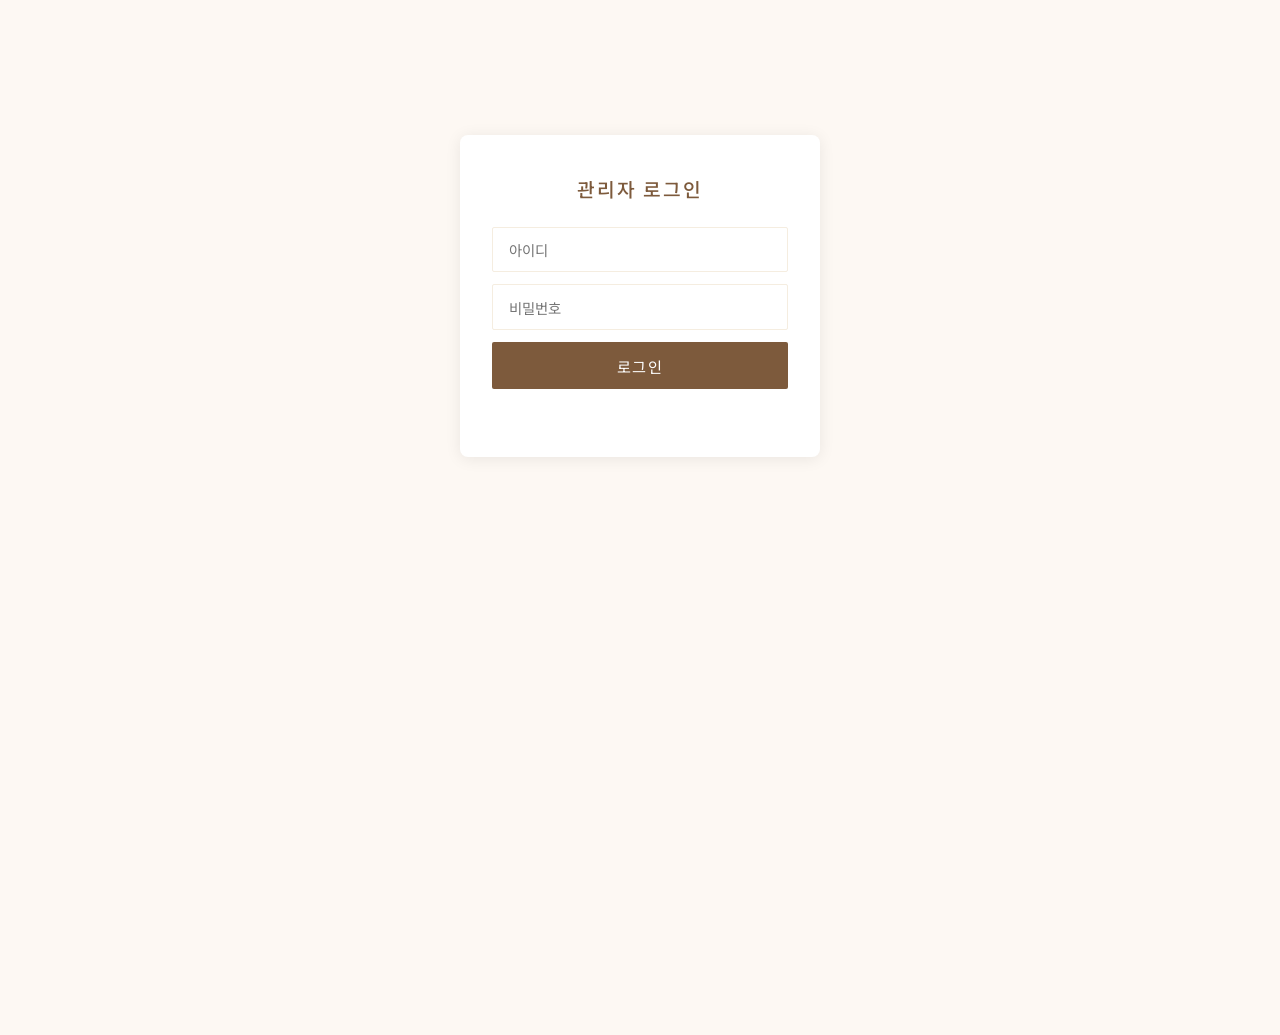
==== public/admin/index.html @ ea7e0741 "[wedding] 어드민 UI (로그인, 대시보드, 댓글 삭제, 잠금 토글, CSV)" ====
<!DOCTYPE html>
<html lang="ko">
<head>
    <meta charset="UTF-8">
    <meta name="viewport" content="width=device-width, initial-scale=1.0">
    <title>청첩장 관리자</title>
    <link rel="preconnect" href="https://fonts.googleapis.com">
    <link href="https://fonts.googleapis.com/css2?family=Noto+Sans+KR:wght@300;400;500&display=swap" rel="stylesheet">
    <link rel="stylesheet" href="style.css">
</head>
<body>

<!-- ===== 로그인 화면 ===== -->
<div id="loginView" class="view">
    <div class="login-box">
        <h1 class="login-title">관리자 로그인</h1>
        <form id="loginForm">
            <input type="text" id="loginId" placeholder="아이디" autocomplete="username" required>
            <input type="password" id="loginPw" placeholder="비밀번호" autocomplete="current-password" required>
            <button type="submit" id="loginBtn">로그인</button>
        </form>
        <p class="login-error" id="loginError"></p>
    </div>
</div>

<!-- ===== 대시보드 ===== -->
<div id="dashView" class="view hidden">
    <header class="dash-header">
        <span class="dash-title">청첩장 관리자</span>
        <button id="logoutBtn" class="btn-logout">로그아웃</button>
    </header>

    <main class="dash-main">
        <!-- 통계 + 잠금 -->
        <div class="stat-row">
            <div class="stat-card">
                <span class="stat-label">총 방명록</span>
                <span class="stat-value" id="totalCount">-</span>
            </div>
            <div class="stat-card lock-card">
                <span class="stat-label">방명록 잠금</span>
                <label class="toggle">
                    <input type="checkbox" id="lockToggle">
                    <span class="toggle-slider"></span>
                </label>
            </div>
        </div>

        <!-- 댓글 목록 -->
        <div class="section-header">
            <h2 class="section-title">방명록</h2>
            <a id="csvBtn" href="/api/admin/comments/export" class="btn-csv" download="guestbook.csv">CSV 저장</a>
        </div>

        <div id="commentsList" class="comments-list"></div>
        <div id="pagination" class="pagination"></div>
    </main>
</div>

<script>
let currentPage = 1;

// ── 초기화: 로그인 상태 확인 ──
async function init() {
    const res = await fetch('/api/admin/comments?page=1', { credentials: 'include' });
    if (res.ok) {
        const data = await res.json();
        showDashboard(data);
    } else {
        showLogin();
    }
}

function showLogin() {
    document.getElementById('loginView').classList.remove('hidden');
    document.getElementById('dashView').classList.add('hidden');
}

function showDashboard(data) {
    document.getElementById('loginView').classList.add('hidden');
    document.getElementById('dashView').classList.remove('hidden');
    renderComments(data);
    loadSettings();
}

// ── 로그인 ──
document.getElementById('loginForm').addEventListener('submit', async e => {
    e.preventDefault();
    const btn = document.getElementById('loginBtn');
    const errEl = document.getElementById('loginError');
    btn.disabled = true;
    btn.textContent = '로그인 중...';
    errEl.textContent = '';

    const res = await fetch('/api/admin/login', {
        method: 'POST',
        headers: { 'Content-Type': 'application/json' },
        credentials: 'include',
        body: JSON.stringify({
            id: document.getElementById('loginId').value,
            password: document.getElementById('loginPw').value,
        }),
    });

    if (res.ok) {
        const data = await (await fetch('/api/admin/comments?page=1', { credentials: 'include' })).json();
        showDashboard(data);
    } else {
        const d = await res.json();
        errEl.textContent = d.error || '로그인에 실패했습니다.';
    }
    btn.disabled = false;
    btn.textContent = '로그인';
});

// ── 로그아웃 ──
document.getElementById('logoutBtn').addEventListener('click', async () => {
    await fetch('/api/admin/logout', { method: 'POST', credentials: 'include' });
    showLogin();
});

// ── 설정 (잠금 토글) ──
async function loadSettings() {
    const res = await fetch('/api/admin/settings', { credentials: 'include' });
    if (!res.ok) return;
    const { guestbook_locked } = await res.json();
    document.getElementById('lockToggle').checked = guestbook_locked;
}

document.getElementById('lockToggle').addEventListener('change', async e => {
    await fetch('/api/admin/settings', {
        method: 'PUT',
        headers: { 'Content-Type': 'application/json' },
        credentials: 'include',
        body: JSON.stringify({ guestbook_locked: e.target.checked }),
    });
});

// ── 댓글 목록 렌더링 ──
function escapeHtml(str) {
    return String(str)
        .replace(/&/g, '&amp;')
        .replace(/</g, '&lt;')
        .replace(/>/g, '&gt;')
        .replace(/"/g, '&quot;')
        .replace(/'/g, '&#x27;');
}

function formatDate(iso) {
    const d = new Date(iso);
    const pad = n => String(n).padStart(2, '0');
    return `${d.getFullYear()}.${pad(d.getMonth()+1)}.${pad(d.getDate())} ${pad(d.getHours())}:${pad(d.getMinutes())}`;
}

function renderComments({ comments, total, page, totalPages }) {
    document.getElementById('totalCount').textContent = `${total}건`;
    currentPage = page;

    const list = document.getElementById('commentsList');
    if (comments.length === 0) {
        list.innerHTML = '<p class="empty">방명록이 없습니다.</p>';
        document.getElementById('pagination').innerHTML = '';
        return;
    }

    list.innerHTML = comments.map(c => `
        <div class="comment-item" data-id="${c.id}">
            <div class="comment-meta">
                <span class="comment-name">${escapeHtml(c.name)}</span>
                <span class="comment-date">${formatDate(c.created_at)}</span>
            </div>
            <p class="comment-content">${escapeHtml(c.content)}</p>
            <div class="comment-actions">
                <button class="btn-delete" data-id="${c.id}">삭제</button>
            </div>
        </div>
    `).join('');

    list.querySelectorAll('.btn-delete').forEach(btn => {
        btn.addEventListener('click', () => deleteComment(btn.dataset.id));
    });

    const pag = document.getElementById('pagination');
    pag.innerHTML = '';
    for (let i = 1; i <= totalPages; i++) {
        const btn = document.createElement('button');
        btn.className = 'page-btn' + (i === page ? ' active' : '');
        btn.textContent = i;
        btn.addEventListener('click', () => loadComments(i));
        pag.appendChild(btn);
    }
}

async function loadComments(page) {
    const res = await fetch(`/api/admin/comments?page=${page}`, { credentials: 'include' });
    if (!res.ok) { showLogin(); return; }
    renderComments(await res.json());
}

async function deleteComment(id) {
    const res = await fetch(`/api/admin/comments/${id}`, {
        method: 'DELETE',
        credentials: 'include',
    });
    if (res.ok) {
        await loadComments(currentPage);
    }
}

init();
</script>
</body>
</html>
---- public/admin/style.css ----
*, *::before, *::after { box-sizing: border-box; margin: 0; padding: 0; }

:root {
    --brown: #7d5a3c;
    --gold: #c9a96e;
    --cream: #fdf8f3;
    --ivory: #f5ede0;
    --text: #3d2b1f;
    --text-light: #7a6254;
    --white: #ffffff;
    --red: #c0392b;
}

body {
    font-family: 'Noto Sans KR', sans-serif;
    background: var(--cream);
    color: var(--text);
    min-height: 100dvh;
}

.hidden { display: none !important; }

/* ── 로그인 ── */
.login-box {
    max-width: 360px;
    margin: 15vh auto 0;
    padding: 2.5rem 2rem;
    background: var(--white);
    border-radius: 8px;
    box-shadow: 0 2px 16px rgba(0,0,0,.08);
}

.login-title {
    font-size: 1.2rem;
    font-weight: 500;
    text-align: center;
    color: var(--brown);
    margin-bottom: 1.5rem;
    letter-spacing: .1em;
}

#loginForm {
    display: flex;
    flex-direction: column;
    gap: .75rem;
}

#loginForm input {
    padding: .7rem 1rem;
    border: 1px solid var(--ivory);
    border-radius: 2px;
    font-size: .9rem;
    outline: none;
    font-family: inherit;
}

#loginForm input:focus { border-color: var(--gold); }

#loginForm button {
    padding: .8rem;
    background: var(--brown);
    color: var(--white);
    border: none;
    border-radius: 2px;
    font-size: .95rem;
    cursor: pointer;
    letter-spacing: .08em;
    font-family: inherit;
}

#loginForm button:hover { opacity: .85; }
#loginForm button:disabled { opacity: .5; cursor: default; }

.login-error {
    margin-top: .75rem;
    font-size: .82rem;
    color: var(--red);
    text-align: center;
    min-height: 1rem;
}

/* ── 대시보드 ── */
.dash-header {
    position: sticky;
    top: 0;
    display: flex;
    justify-content: space-between;
    align-items: center;
    padding: 1rem 1.5rem;
    background: var(--white);
    border-bottom: 1px solid var(--ivory);
    z-index: 10;
}

.dash-title {
    font-size: 1rem;
    font-weight: 500;
    color: var(--brown);
    letter-spacing: .08em;
}

.btn-logout {
    background: none;
    border: 1px solid var(--gold);
    color: var(--brown);
    padding: .35rem .9rem;
    border-radius: 2px;
    font-size: .82rem;
    cursor: pointer;
    font-family: inherit;
}

.btn-logout:hover { background: var(--ivory); }

.dash-main {
    max-width: 720px;
    margin: 0 auto;
    padding: 1.5rem 1.25rem 4rem;
}

/* ── 통계 카드 ── */
.stat-row {
    display: flex;
    gap: 1rem;
    margin-bottom: 1.5rem;
}

.stat-card {
    flex: 1;
    background: var(--white);
    padding: 1rem 1.25rem;
    border-radius: 6px;
    border: 1px solid var(--ivory);
    display: flex;
    flex-direction: column;
    gap: .3rem;
}

.lock-card { flex-direction: row; justify-content: space-between; align-items: center; }

.stat-label { font-size: .78rem; color: var(--text-light); }
.stat-value { font-size: 1.4rem; font-weight: 500; color: var(--brown); }

/* 토글 */
.toggle { position: relative; display: inline-block; width: 44px; height: 24px; }
.toggle input { opacity: 0; width: 0; height: 0; }
.toggle-slider {
    position: absolute;
    inset: 0;
    background: var(--ivory);
    border-radius: 24px;
    cursor: pointer;
    transition: background .2s;
    border: 1px solid var(--gold);
}
.toggle-slider::before {
    content: '';
    position: absolute;
    width: 18px; height: 18px;
    left: 2px; top: 2px;
    background: var(--white);
    border-radius: 50%;
    transition: transform .2s;
    box-shadow: 0 1px 3px rgba(0,0,0,.2);
}
.toggle input:checked + .toggle-slider { background: var(--brown); }
.toggle input:checked + .toggle-slider::before { transform: translateX(20px); }

/* ── 섹션 헤더 ── */
.section-header {
    display: flex;
    justify-content: space-between;
    align-items: center;
    margin-bottom: 1rem;
}

.section-title {
    font-size: 1rem;
    font-weight: 500;
    color: var(--brown);
}

.btn-csv {
    font-size: .82rem;
    color: var(--brown);
    border: 1px solid var(--gold);
    padding: .35rem .9rem;
    border-radius: 2px;
    text-decoration: none;
    transition: background .15s;
}
.btn-csv:hover { background: var(--ivory); }

/* ── 댓글 목록 ── */
.comments-list { display: flex; flex-direction: column; gap: .75rem; }

.empty {
    text-align: center;
    color: var(--text-light);
    padding: 2rem 0;
    font-size: .9rem;
}

.comment-item {
    background: var(--white);
    padding: .9rem 1rem;
    border-radius: 4px;
    border-left: 3px solid var(--gold);
}

.comment-meta {
    display: flex;
    justify-content: space-between;
    margin-bottom: .4rem;
}

.comment-name { font-size: .88rem; color: var(--brown); font-weight: 500; }
.comment-date { font-size: .75rem; color: var(--text-light); }

.comment-content {
    font-size: .88rem;
    line-height: 1.65;
    color: var(--text);
    word-break: break-word;
    white-space: pre-wrap;
}

.comment-actions { display: flex; justify-content: flex-end; margin-top: .5rem; }

.btn-delete {
    background: none;
    border: 1px solid #e0c0bc;
    color: var(--red);
    padding: .25rem .7rem;
    border-radius: 2px;
    font-size: .78rem;
    cursor: pointer;
    font-family: inherit;
}
.btn-delete:hover { background: #fdf0ef; }

/* ── 페이지네이션 ── */
.pagination {
    display: flex;
    justify-content: center;
    gap: .4rem;
    margin-top: 1.25rem;
    flex-wrap: wrap;
}

.page-btn {
    min-width: 2rem;
    height: 2rem;
    border: 1px solid var(--gold);
    background: var(--white);
    color: var(--brown);
    font-size: .85rem;
    cursor: pointer;
    border-radius: 2px;
    font-family: inherit;
}

.page-btn.active, .page-btn:hover {
    background: var(--brown);
    color: var(--white);
    border-color: var(--brown);
}
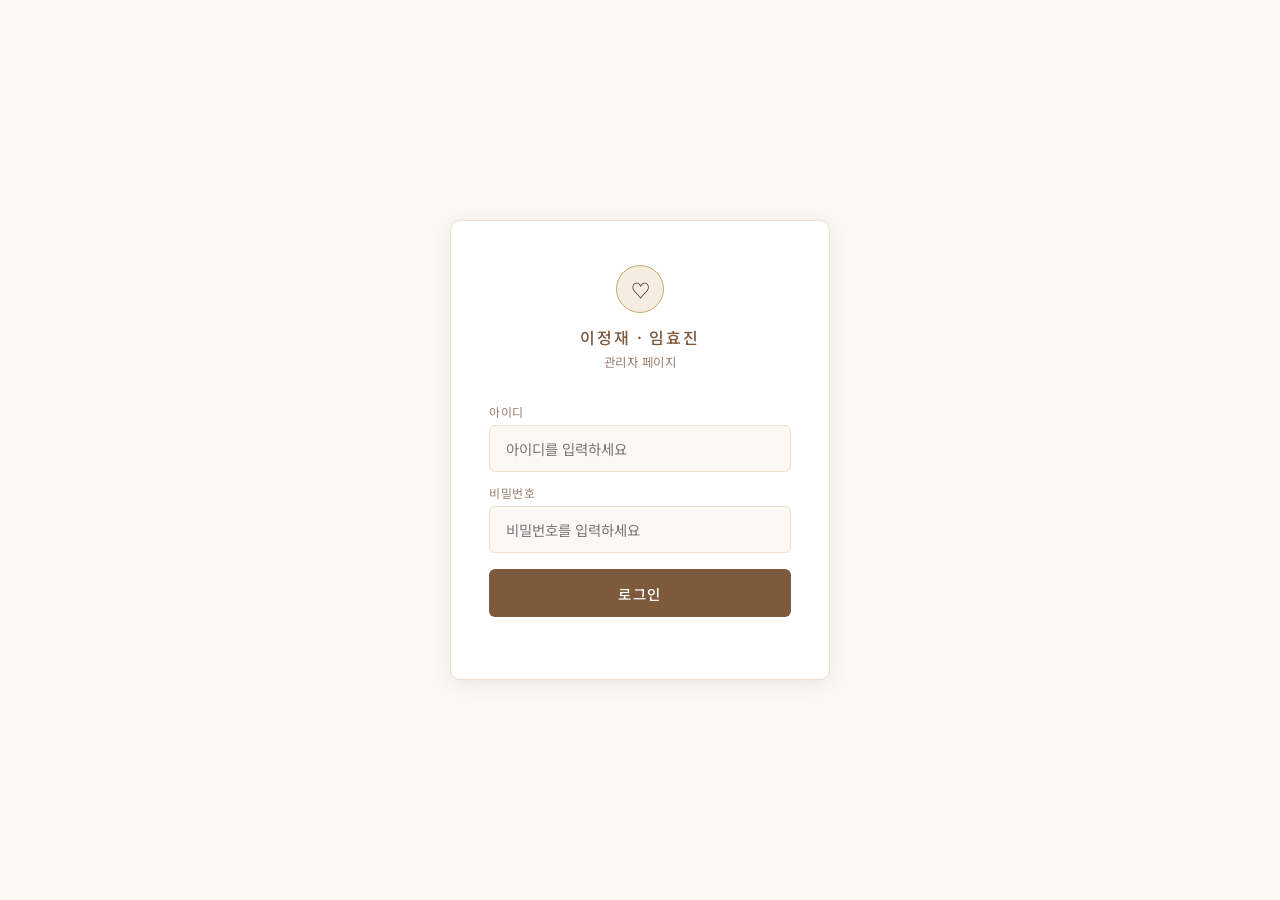
==== commit daef6abe: "feat: 방명록 슬라이더 UI 개선 (4열3행, 좌우 반얼굴 peek, 핀치줌, 어드민 그림 표시)" ====
--- a/public/admin/index.html
+++ b/public/admin/index.html
@@ -13,10 +13,20 @@
 <!-- ===== 로그인 화면 ===== -->
 <div id="loginView" class="view">
     <div class="login-box">
-        <h1 class="login-title">관리자 로그인</h1>
+        <div class="login-logo">
+            <div class="login-logo-symbol">♡</div>
+            <h1 class="login-title">이정재 · 임효진</h1>
+            <p class="login-subtitle">관리자 페이지</p>
+        </div>
         <form id="loginForm">
-            <input type="text" id="loginId" placeholder="아이디" autocomplete="username" required>
-            <input type="password" id="loginPw" placeholder="비밀번호" autocomplete="current-password" required>
+            <div>
+                <label class="form-label" for="loginId">아이디</label>
+                <input type="text" id="loginId" placeholder="아이디를 입력하세요" autocomplete="username" required>
+            </div>
+            <div>
+                <label class="form-label" for="loginPw">비밀번호</label>
+                <input type="password" id="loginPw" placeholder="비밀번호를 입력하세요" autocomplete="current-password" required>
+            </div>
             <button type="submit" id="loginBtn">로그인</button>
         </form>
         <p class="login-error" id="loginError"></p>
@@ -31,41 +41,106 @@
     </header>
 
     <main class="dash-main">
-        <!-- 통계 + 잠금 -->
-        <div class="stat-row">
-            <div class="stat-card">
-                <span class="stat-label">총 방명록</span>
-                <span class="stat-value" id="totalCount">-</span>
-            </div>
-            <div class="stat-card lock-card">
-                <span class="stat-label">방명록 잠금</span>
-                <label class="toggle">
-                    <input type="checkbox" id="lockToggle">
-                    <span class="toggle-slider"></span>
-                </label>
-            </div>
-        </div>
-
-        <!-- 댓글 목록 -->
-        <div class="section-header">
-            <h2 class="section-title">방명록</h2>
-            <a id="csvBtn" href="/api/admin/comments/export" class="btn-csv" download="guestbook.csv">CSV 저장</a>
-        </div>
-
-        <div id="commentsList" class="comments-list"></div>
-        <div id="pagination" class="pagination"></div>
+        <!-- 탭 -->
+        <nav class="admin-tabs">
+            <button class="admin-tab active" data-tab="guestbook">방명록</button>
+            <button class="admin-tab" data-tab="rsvp">참석 현황</button>
+        </nav>
+
+        <!-- ── 방명록 탭 ── -->
+        <div id="tabGuestbook" class="tab-panel">
+            <div class="stat-row">
+                <div class="stat-card">
+                    <span class="stat-label">총 방명록</span>
+                    <span class="stat-value" id="totalCount">-</span>
+                </div>
+                <div class="stat-card lock-card">
+                    <span class="stat-label">방명록 잠금</span>
+                    <label class="toggle">
+                        <input type="checkbox" id="lockToggle">
+                        <span class="toggle-slider"></span>
+                    </label>
+                </div>
+            </div>
+
+            <div class="section-header">
+                <h2 class="section-title">방명록</h2>
+                <a href="/api/admin/comments/export" class="btn-csv" download="guestbook.csv">CSV 저장</a>
+            </div>
+
+            <div id="commentsList" class="comments-list"></div>
+            <div id="pagination" class="pagination"></div>
+        </div>
+
+        <!-- ── 참석 현황 탭 ── -->
+        <div id="tabRsvp" class="tab-panel hidden">
+            <div class="stat-row">
+                <div class="stat-card">
+                    <span class="stat-label">총 응답</span>
+                    <span class="stat-value" id="rsvpTotal">-</span>
+                </div>
+                <div class="stat-card">
+                    <span class="stat-label">참석 가능</span>
+                    <span class="stat-value attend-yes" id="rsvpAttending">-</span>
+                </div>
+                <div class="stat-card">
+                    <span class="stat-label">불참</span>
+                    <span class="stat-value attend-no" id="rsvpNotAttending">-</span>
+                </div>
+                <div class="stat-card">
+                    <span class="stat-label">식사 포함</span>
+                    <span class="stat-value" id="rsvpMeal">-</span>
+                </div>
+            </div>
+
+            <div class="section-header">
+                <h2 class="section-title">참석 현황</h2>
+                <a href="/api/admin/rsvp/export" class="btn-csv" download="rsvp.csv">CSV 저장</a>
+            </div>
+
+            <div class="side-filter">
+                <button class="side-filter-btn active" data-side="">전체</button>
+                <button class="side-filter-btn" data-side="신랑측">신랑측</button>
+                <button class="side-filter-btn" data-side="신부측">신부측</button>
+            </div>
+
+            <div id="rsvpList" class="comments-list"></div>
+            <div id="rsvpPagination" class="pagination"></div>
+        </div>
     </main>
 </div>
 
 <script>
 let currentPage = 1;
-
-// ── 초기화: 로그인 상태 확인 ──
+let rsvpCurrentPage = 1;
+let rsvpSideFilter = '';
+
+document.querySelectorAll('.side-filter-btn').forEach(btn => {
+    btn.addEventListener('click', () => {
+        document.querySelectorAll('.side-filter-btn').forEach(b => b.classList.remove('active'));
+        btn.classList.add('active');
+        rsvpSideFilter = btn.dataset.side;
+        loadRsvp(1);
+    });
+});
+
+// ── 탭 전환 ──
+document.querySelectorAll('.admin-tab').forEach(btn => {
+    btn.addEventListener('click', () => {
+        document.querySelectorAll('.admin-tab').forEach(t => t.classList.remove('active'));
+        document.querySelectorAll('.tab-panel').forEach(p => p.classList.add('hidden'));
+        btn.classList.add('active');
+        const tab = btn.dataset.tab;
+        document.getElementById(tab === 'rsvp' ? 'tabRsvp' : 'tabGuestbook').classList.remove('hidden');
+        if (tab === 'rsvp') loadRsvp(1);
+    });
+});
+
+// ── 초기화 ──
 async function init() {
     const res = await fetch('/api/admin/comments?page=1', { credentials: 'include' });
     if (res.ok) {
-        const data = await res.json();
-        showDashboard(data);
+        showDashboard(await res.json());
     } else {
         showLogin();
     }
@@ -119,7 +194,7 @@
     showLogin();
 });
 
-// ── 설정 (잠금 토글) ──
+// ── 설정 ──
 async function loadSettings() {
     const res = await fetch('/api/admin/settings', { credentials: 'include' });
     if (!res.ok) return;
@@ -136,22 +211,22 @@
     });
 });
 
-// ── 댓글 목록 렌더링 ──
+// ── 공통 유틸 ──
 function escapeHtml(str) {
+    if (str == null) return '';
     return String(str)
-        .replace(/&/g, '&amp;')
-        .replace(/</g, '&lt;')
-        .replace(/>/g, '&gt;')
-        .replace(/"/g, '&quot;')
-        .replace(/'/g, '&#x27;');
+        .replace(/&/g, '&amp;').replace(/</g, '&lt;')
+        .replace(/>/g, '&gt;').replace(/"/g, '&quot;').replace(/'/g, '&#x27;');
 }
 
 function formatDate(iso) {
+    if (!iso) return '';
     const d = new Date(iso);
     const pad = n => String(n).padStart(2, '0');
     return `${d.getFullYear()}.${pad(d.getMonth()+1)}.${pad(d.getDate())} ${pad(d.getHours())}:${pad(d.getMinutes())}`;
 }
 
+// ── 방명록 ──
 function renderComments({ comments, total, page, totalPages }) {
     document.getElementById('totalCount').textContent = `${total}건`;
     currentPage = page;
@@ -169,6 +244,7 @@
                 <span class="comment-name">${escapeHtml(c.name)}</span>
                 <span class="comment-date">${formatDate(c.created_at)}</span>
             </div>
+            ${c.drawing ? `<img class="admin-drawing" src="${c.drawing}" alt="얼굴 그림">` : ''}
             <p class="comment-content">${escapeHtml(c.content)}</p>
             <div class="comment-actions">
                 <button class="btn-delete" data-id="${c.id}">삭제</button>
@@ -180,15 +256,7 @@
         btn.addEventListener('click', () => deleteComment(btn.dataset.id));
     });
 
-    const pag = document.getElementById('pagination');
-    pag.innerHTML = '';
-    for (let i = 1; i <= totalPages; i++) {
-        const btn = document.createElement('button');
-        btn.className = 'page-btn' + (i === page ? ' active' : '');
-        btn.textContent = i;
-        btn.addEventListener('click', () => loadComments(i));
-        pag.appendChild(btn);
-    }
+    renderPagination('pagination', totalPages, page, loadComments);
 }
 
 async function loadComments(page) {
@@ -198,12 +266,75 @@
 }
 
 async function deleteComment(id) {
-    const res = await fetch(`/api/admin/comments/${id}`, {
-        method: 'DELETE',
-        credentials: 'include',
-    });
-    if (res.ok) {
-        await loadComments(currentPage);
+    if (!confirm('삭제하시겠습니까?')) return;
+    const res = await fetch(`/api/admin/comments/${id}`, { method: 'DELETE', credentials: 'include' });
+    if (res.ok) await loadComments(currentPage);
+}
+
+async function deleteRsvp(id) {
+    if (!confirm('삭제하시겠습니까?')) return;
+    const res = await fetch(`/api/admin/rsvp/${id}`, { method: 'DELETE', credentials: 'include' });
+    if (res.ok) await loadRsvp(rsvpCurrentPage);
+}
+
+// ── 참석 현황 ──
+async function loadRsvp(page) {
+    rsvpCurrentPage = page;
+    const sideParam = rsvpSideFilter ? `&side=${encodeURIComponent(rsvpSideFilter)}` : '';
+    const res = await fetch(`/api/admin/rsvp?page=${page}${sideParam}`, { credentials: 'include' });
+    if (!res.ok) { showLogin(); return; }
+    const data = await res.json();
+
+    document.getElementById('rsvpTotal').textContent       = `${data.stats.total}건`;
+    document.getElementById('rsvpAttending').textContent   = `${data.stats.attending}명`;
+    document.getElementById('rsvpNotAttending').textContent = `${data.stats.notAttending}명`;
+    document.getElementById('rsvpMeal').textContent        = `${data.stats.meal}명`;
+
+    const list = document.getElementById('rsvpList');
+    if (data.rsvps.length === 0) {
+        list.innerHTML = '<p class="empty">참석 응답이 없습니다.</p>';
+        document.getElementById('rsvpPagination').innerHTML = '';
+        return;
+    }
+
+    list.innerHTML = data.rsvps.map(r => `
+        <div class="comment-item rsvp-item">
+            <div class="comment-meta">
+                <span class="comment-name">
+                    ${escapeHtml(r.name || '(미입력)')}
+                    ${r.side ? `<span class="rsvp-side">${escapeHtml(r.side)}</span>` : ''}
+                    <span class="rsvp-badge ${r.attend === '가능' ? 'badge-yes' : 'badge-no'}">${escapeHtml(r.attend)}</span>
+                </span>
+                <span class="comment-date">${formatDate(r.created_at)}</span>
+            </div>
+            <div class="rsvp-detail">
+                ${r.phone ? `<span>📞 ${escapeHtml(r.phone)}</span>` : ''}
+                ${r.extra_guests ? `<span>👥 추가 ${r.extra_guests}명</span>` : ''}
+                ${r.meal ? `<span>🍽 ${escapeHtml(r.meal)}</span>` : ''}
+                ${r.message ? `<span>💬 ${escapeHtml(r.message)}</span>` : ''}
+            </div>
+            <div class="comment-actions">
+                <button class="btn-delete" data-id="${r.id}">삭제</button>
+            </div>
+        </div>
+    `).join('');
+
+    list.querySelectorAll('.btn-delete').forEach(btn => {
+        btn.addEventListener('click', () => deleteRsvp(btn.dataset.id));
+    });
+
+    renderPagination('rsvpPagination', data.totalPages, page, loadRsvp);
+}
+
+function renderPagination(containerId, totalPages, currentPage, loadFn) {
+    const pag = document.getElementById(containerId);
+    pag.innerHTML = '';
+    for (let i = 1; i <= totalPages; i++) {
+        const btn = document.createElement('button');
+        btn.className = 'page-btn' + (i === currentPage ? ' active' : '');
+        btn.textContent = i;
+        btn.addEventListener('click', () => loadFn(i));
+        pag.appendChild(btn);
     }
 }
 
--- a/public/admin/style.css
+++ b/public/admin/style.css
@@ -2,13 +2,23 @@
 
 :root {
     --brown: #7d5a3c;
+    --brown-dark: #5c3d22;
     --gold: #c9a96e;
+    --gold-light: #e8d5b0;
     --cream: #fdf8f3;
     --ivory: #f5ede0;
+    --ivory-dark: #ede0cc;
     --text: #3d2b1f;
-    --text-light: #7a6254;
+    --text-light: #9a8070;
     --white: #ffffff;
     --red: #c0392b;
+    --red-light: #fdf0ef;
+    --green: #2e7d5e;
+    --green-light: #edf7f3;
+    --shadow-sm: 0 1px 4px rgba(0,0,0,.06);
+    --shadow-md: 0 4px 20px rgba(0,0,0,.08);
+    --radius: 10px;
+    --radius-sm: 6px;
 }
 
 body {
@@ -16,27 +26,59 @@
     background: var(--cream);
     color: var(--text);
     min-height: 100dvh;
+    font-size: 14px;
 }
 
 .hidden { display: none !important; }
 
 /* ── 로그인 ── */
+#loginView {
+    display: flex;
+    align-items: center;
+    justify-content: center;
+    min-height: 100dvh;
+    padding: 1.5rem;
+}
+
 .login-box {
-    max-width: 360px;
-    margin: 15vh auto 0;
-    padding: 2.5rem 2rem;
-    background: var(--white);
-    border-radius: 8px;
-    box-shadow: 0 2px 16px rgba(0,0,0,.08);
+    width: 100%;
+    max-width: 380px;
+    padding: 2.8rem 2.4rem 2.4rem;
+    background: var(--white);
+    border-radius: var(--radius);
+    box-shadow: var(--shadow-md);
+    border: 1px solid var(--ivory-dark);
+}
+
+.login-logo {
+    text-align: center;
+    margin-bottom: 2rem;
+}
+
+.login-logo-symbol {
+    display: inline-block;
+    width: 48px;
+    height: 48px;
+    border-radius: 50%;
+    background: var(--ivory);
+    border: 1.5px solid var(--gold);
+    line-height: 48px;
+    font-size: 1.2rem;
+    margin-bottom: .75rem;
 }
 
 .login-title {
-    font-size: 1.2rem;
-    font-weight: 500;
-    text-align: center;
-    color: var(--brown);
-    margin-bottom: 1.5rem;
-    letter-spacing: .1em;
+    font-size: 1rem;
+    font-weight: 500;
+    color: var(--brown);
+    letter-spacing: .12em;
+}
+
+.login-subtitle {
+    font-size: .78rem;
+    color: var(--text-light);
+    margin-top: .25rem;
+    letter-spacing: .04em;
 }
 
 #loginForm {
@@ -45,123 +87,213 @@
     gap: .75rem;
 }
 
+.form-label {
+    display: block;
+    font-size: .75rem;
+    color: var(--text-light);
+    margin-bottom: .3rem;
+    letter-spacing: .04em;
+}
+
 #loginForm input {
-    padding: .7rem 1rem;
-    border: 1px solid var(--ivory);
-    border-radius: 2px;
+    width: 100%;
+    padding: .75rem 1rem;
+    border: 1px solid var(--ivory-dark);
+    border-radius: var(--radius-sm);
     font-size: .9rem;
     outline: none;
     font-family: inherit;
-}
-
-#loginForm input:focus { border-color: var(--gold); }
+    background: var(--cream);
+    color: var(--text);
+    transition: border-color .15s;
+}
+
+#loginForm input:focus {
+    border-color: var(--gold);
+    background: var(--white);
+}
 
 #loginForm button {
-    padding: .8rem;
+    margin-top: .25rem;
+    padding: .85rem;
     background: var(--brown);
     color: var(--white);
     border: none;
-    border-radius: 2px;
-    font-size: .95rem;
-    cursor: pointer;
-    letter-spacing: .08em;
-    font-family: inherit;
-}
-
-#loginForm button:hover { opacity: .85; }
+    border-radius: var(--radius-sm);
+    font-size: .9rem;
+    cursor: pointer;
+    letter-spacing: .1em;
+    font-family: inherit;
+    font-weight: 500;
+    transition: background .15s;
+}
+
+#loginForm button:hover { background: var(--brown-dark); }
 #loginForm button:disabled { opacity: .5; cursor: default; }
 
 .login-error {
-    margin-top: .75rem;
-    font-size: .82rem;
+    margin-top: .5rem;
+    font-size: .8rem;
     color: var(--red);
     text-align: center;
     min-height: 1rem;
 }
 
-/* ── 대시보드 ── */
+/* ── 헤더 ── */
 .dash-header {
     position: sticky;
     top: 0;
     display: flex;
     justify-content: space-between;
     align-items: center;
-    padding: 1rem 1.5rem;
-    background: var(--white);
-    border-bottom: 1px solid var(--ivory);
+    padding: .9rem 1.75rem;
+    background: var(--white);
+    border-bottom: 1px solid var(--ivory-dark);
     z-index: 10;
+    box-shadow: var(--shadow-sm);
 }
 
 .dash-title {
-    font-size: 1rem;
-    font-weight: 500;
-    color: var(--brown);
-    letter-spacing: .08em;
+    font-size: .95rem;
+    font-weight: 500;
+    color: var(--brown);
+    letter-spacing: .1em;
+    display: flex;
+    align-items: center;
+    gap: .5rem;
+}
+
+.dash-title::before {
+    content: '';
+    display: inline-block;
+    width: 6px;
+    height: 6px;
+    border-radius: 50%;
+    background: var(--gold);
 }
 
 .btn-logout {
     background: none;
-    border: 1px solid var(--gold);
-    color: var(--brown);
-    padding: .35rem .9rem;
-    border-radius: 2px;
-    font-size: .82rem;
-    cursor: pointer;
-    font-family: inherit;
-}
-
-.btn-logout:hover { background: var(--ivory); }
-
+    border: 1px solid var(--ivory-dark);
+    color: var(--text-light);
+    padding: .4rem 1rem;
+    border-radius: 20px;
+    font-size: .8rem;
+    cursor: pointer;
+    font-family: inherit;
+    transition: all .15s;
+}
+
+.btn-logout:hover {
+    border-color: var(--gold);
+    color: var(--brown);
+    background: var(--ivory);
+}
+
+/* ── 대시보드 본문 ── */
 .dash-main {
-    max-width: 720px;
+    max-width: 760px;
     margin: 0 auto;
-    padding: 1.5rem 1.25rem 4rem;
+    padding: 1.75rem 1.5rem 5rem;
+}
+
+/* ── 탭 ── */
+.admin-tabs {
+    display: flex;
+    gap: .5rem;
+    margin-bottom: 1.75rem;
+    background: var(--white);
+    padding: .35rem;
+    border-radius: 30px;
+    border: 1px solid var(--ivory-dark);
+    width: fit-content;
+}
+
+.admin-tab {
+    padding: .5rem 1.4rem;
+    border: none;
+    background: none;
+    border-radius: 20px;
+    font-size: .85rem;
+    font-family: inherit;
+    color: var(--text-light);
+    cursor: pointer;
+    transition: all .2s;
+    letter-spacing: .04em;
+}
+
+.admin-tab.active {
+    background: var(--brown);
+    color: var(--white);
+    font-weight: 500;
+}
+
+.admin-tab:not(.active):hover {
+    background: var(--ivory);
+    color: var(--brown);
 }
 
 /* ── 통계 카드 ── */
 .stat-row {
-    display: flex;
-    gap: 1rem;
-    margin-bottom: 1.5rem;
+    display: grid;
+    grid-template-columns: repeat(auto-fit, minmax(130px, 1fr));
+    gap: .85rem;
+    margin-bottom: 1.75rem;
 }
 
 .stat-card {
-    flex: 1;
-    background: var(--white);
-    padding: 1rem 1.25rem;
-    border-radius: 6px;
-    border: 1px solid var(--ivory);
+    background: var(--white);
+    padding: 1.1rem 1.25rem;
+    border-radius: var(--radius);
+    border: 1px solid var(--ivory-dark);
+    box-shadow: var(--shadow-sm);
     display: flex;
     flex-direction: column;
-    gap: .3rem;
-}
-
-.lock-card { flex-direction: row; justify-content: space-between; align-items: center; }
-
-.stat-label { font-size: .78rem; color: var(--text-light); }
-.stat-value { font-size: 1.4rem; font-weight: 500; color: var(--brown); }
+    gap: .4rem;
+}
+
+.lock-card {
+    flex-direction: row;
+    justify-content: space-between;
+    align-items: center;
+}
+
+.stat-label {
+    font-size: .75rem;
+    color: var(--text-light);
+    letter-spacing: .03em;
+}
+
+.stat-value {
+    font-size: 1.6rem;
+    font-weight: 500;
+    color: var(--brown);
+    line-height: 1;
+}
+
+.attend-yes { color: var(--green); }
+.attend-no  { color: var(--red); }
 
 /* 토글 */
-.toggle { position: relative; display: inline-block; width: 44px; height: 24px; }
+.toggle { position: relative; display: inline-block; width: 46px; height: 26px; }
 .toggle input { opacity: 0; width: 0; height: 0; }
 .toggle-slider {
     position: absolute;
     inset: 0;
-    background: var(--ivory);
-    border-radius: 24px;
+    background: var(--ivory-dark);
+    border-radius: 26px;
     cursor: pointer;
     transition: background .2s;
-    border: 1px solid var(--gold);
 }
 .toggle-slider::before {
     content: '';
     position: absolute;
-    width: 18px; height: 18px;
-    left: 2px; top: 2px;
+    width: 20px; height: 20px;
+    left: 3px; top: 3px;
     background: var(--white);
     border-radius: 50%;
     transition: transform .2s;
-    box-shadow: 0 1px 3px rgba(0,0,0,.2);
+    box-shadow: 0 1px 4px rgba(0,0,0,.2);
 }
 .toggle input:checked + .toggle-slider { background: var(--brown); }
 .toggle input:checked + .toggle-slider::before { transform: translateX(20px); }
@@ -172,96 +304,221 @@
     justify-content: space-between;
     align-items: center;
     margin-bottom: 1rem;
+    padding-bottom: .75rem;
+    border-bottom: 1px solid var(--ivory-dark);
 }
 
 .section-title {
-    font-size: 1rem;
-    font-weight: 500;
-    color: var(--brown);
+    font-size: .9rem;
+    font-weight: 500;
+    color: var(--brown);
+    letter-spacing: .06em;
 }
 
 .btn-csv {
-    font-size: .82rem;
-    color: var(--brown);
-    border: 1px solid var(--gold);
+    font-size: .78rem;
+    color: var(--brown);
+    border: 1px solid var(--gold-light);
     padding: .35rem .9rem;
-    border-radius: 2px;
+    border-radius: 20px;
     text-decoration: none;
-    transition: background .15s;
-}
-.btn-csv:hover { background: var(--ivory); }
-
-/* ── 댓글 목록 ── */
-.comments-list { display: flex; flex-direction: column; gap: .75rem; }
+    background: var(--white);
+    transition: all .15s;
+    letter-spacing: .03em;
+}
+.btn-csv:hover {
+    background: var(--ivory);
+    border-color: var(--gold);
+}
+
+/* ── 측 필터 ── */
+.side-filter {
+    display: flex;
+    gap: .4rem;
+    margin-bottom: 1rem;
+}
+
+.side-filter-btn {
+    padding: .38rem 1rem;
+    border: 1px solid var(--ivory-dark);
+    background: var(--white);
+    color: var(--text-light);
+    border-radius: 20px;
+    font-size: .8rem;
+    font-family: inherit;
+    cursor: pointer;
+    transition: all .15s;
+}
+
+.side-filter-btn:hover {
+    border-color: var(--gold);
+    color: var(--brown);
+}
+
+.side-filter-btn.active {
+    background: var(--brown);
+    color: var(--white);
+    border-color: var(--brown);
+    font-weight: 500;
+}
+
+/* ── 목록 ── */
+.comments-list { display: flex; flex-direction: column; gap: .65rem; }
 
 .empty {
     text-align: center;
     color: var(--text-light);
-    padding: 2rem 0;
-    font-size: .9rem;
+    padding: 3rem 0;
+    font-size: .88rem;
 }
 
 .comment-item {
     background: var(--white);
-    padding: .9rem 1rem;
-    border-radius: 4px;
-    border-left: 3px solid var(--gold);
+    padding: 1rem 1.1rem;
+    border-radius: var(--radius);
+    border: 1px solid var(--ivory-dark);
+    box-shadow: var(--shadow-sm);
+    transition: box-shadow .15s;
+}
+
+.comment-item:hover {
+    box-shadow: 0 2px 12px rgba(0,0,0,.08);
 }
 
 .comment-meta {
     display: flex;
     justify-content: space-between;
-    margin-bottom: .4rem;
-}
-
-.comment-name { font-size: .88rem; color: var(--brown); font-weight: 500; }
+    align-items: center;
+    margin-bottom: .5rem;
+}
+
+.comment-name {
+    font-size: .88rem;
+    color: var(--brown);
+    font-weight: 500;
+    display: flex;
+    align-items: center;
+    gap: .5rem;
+    flex-wrap: wrap;
+}
+
 .comment-date { font-size: .75rem; color: var(--text-light); }
 
 .comment-content {
-    font-size: .88rem;
-    line-height: 1.65;
+    font-size: .87rem;
+    line-height: 1.7;
     color: var(--text);
     word-break: break-word;
     white-space: pre-wrap;
 }
 
-.comment-actions { display: flex; justify-content: flex-end; margin-top: .5rem; }
+.comment-actions { display: flex; justify-content: flex-end; margin-top: .65rem; }
 
 .btn-delete {
     background: none;
-    border: 1px solid #e0c0bc;
+    border: 1px solid #e8c8c4;
     color: var(--red);
-    padding: .25rem .7rem;
-    border-radius: 2px;
+    padding: .3rem .8rem;
+    border-radius: 20px;
     font-size: .78rem;
     cursor: pointer;
     font-family: inherit;
-}
-.btn-delete:hover { background: #fdf0ef; }
+    transition: all .15s;
+}
+.btn-delete:hover {
+    background: var(--red-light);
+    border-color: var(--red);
+}
+
+/* ── RSVP 배지 ── */
+.rsvp-side {
+    display: inline-block;
+    font-size: .72rem;
+    padding: .18rem .55rem;
+    border-radius: 20px;
+    background: var(--ivory);
+    color: var(--brown);
+    border: 1px solid var(--gold-light);
+    font-weight: 400;
+}
+
+.rsvp-badge {
+    display: inline-block;
+    font-size: .72rem;
+    padding: .18rem .55rem;
+    border-radius: 20px;
+    font-weight: 500;
+}
+
+.badge-yes {
+    background: var(--green-light);
+    color: var(--green);
+    border: 1px solid #b8e0d0;
+}
+
+.badge-no {
+    background: var(--red-light);
+    color: var(--red);
+    border: 1px solid #f0ccc8;
+}
+
+.rsvp-item .rsvp-detail {
+    display: flex;
+    flex-wrap: wrap;
+    gap: .4rem .9rem;
+    margin-top: .5rem;
+    font-size: .82rem;
+    color: var(--text-light);
+}
+
+.rsvp-item .rsvp-detail span {
+    display: flex;
+    align-items: center;
+    gap: .2rem;
+}
 
 /* ── 페이지네이션 ── */
 .pagination {
     display: flex;
     justify-content: center;
-    gap: .4rem;
-    margin-top: 1.25rem;
+    gap: .35rem;
+    margin-top: 1.5rem;
     flex-wrap: wrap;
 }
 
 .page-btn {
-    min-width: 2rem;
-    height: 2rem;
-    border: 1px solid var(--gold);
-    background: var(--white);
-    color: var(--brown);
-    font-size: .85rem;
-    cursor: pointer;
-    border-radius: 2px;
-    font-family: inherit;
-}
-
-.page-btn.active, .page-btn:hover {
+    min-width: 2.1rem;
+    height: 2.1rem;
+    border: 1px solid var(--ivory-dark);
+    background: var(--white);
+    color: var(--text-light);
+    font-size: .83rem;
+    cursor: pointer;
+    border-radius: var(--radius-sm);
+    font-family: inherit;
+    transition: all .15s;
+}
+
+.page-btn:hover {
+    border-color: var(--gold);
+    color: var(--brown);
+    background: var(--ivory);
+}
+
+.page-btn.active {
     background: var(--brown);
     color: var(--white);
     border-color: var(--brown);
-}
+    font-weight: 500;
+}
+
+.admin-drawing {
+    display: block;
+    width: 80px;
+    height: 80px;
+    object-fit: contain;
+    border: 1px solid var(--ivory-dark);
+    border-radius: 6px;
+    margin-top: 0.5rem;
+    background: #fff;
+}
